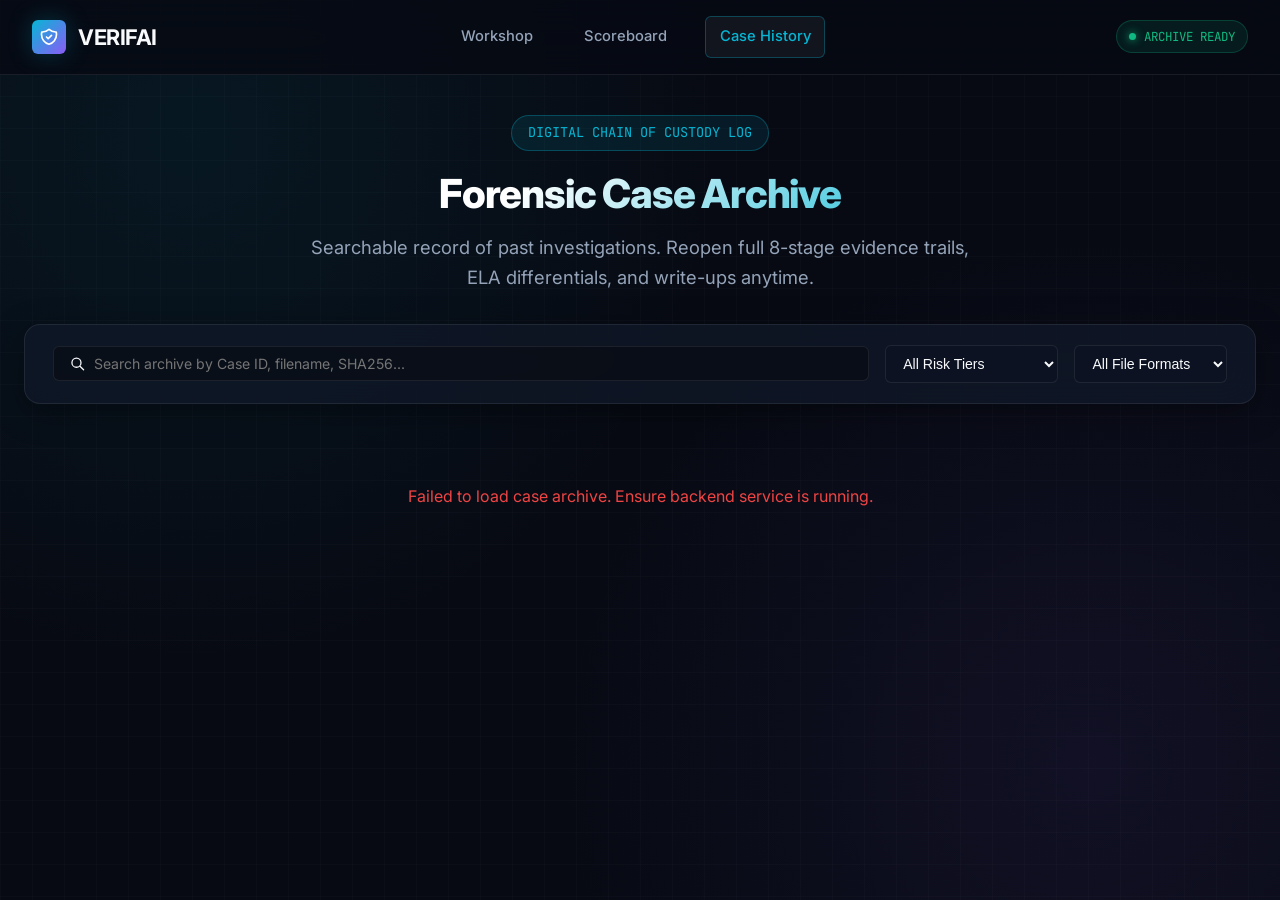
==== frontend/history.html @ 823762c8 "verifai implementation" ====
<!DOCTYPE html>
<html lang="en">
<head>
  <meta charset="UTF-8">
  <meta name="viewport" content="width=device-width, initial-scale=1.0">
  <title>VERIFAI | Forensic Case Archive & History</title>
  <link rel="stylesheet" href="/frontend/style.css">
  <style>
    .case-card-grid {
      display: grid;
      grid-template-columns: repeat(auto-fill, minmax(360px, 1fr));
      gap: 1.5rem;
    }
    .case-card {
      display: flex;
      flex-direction: column;
      justify-content: space-between;
      border: 1px solid var(--border-subtle);
      transition: var(--transition-fast);
      position: relative;
      overflow: hidden;
    }
    .case-card:hover {
      transform: translateY(-2px);
      border-color: rgba(6, 182, 212, 0.3);
      box-shadow: 0 10px 30px rgba(0,0,0,0.5);
    }
    .case-card-thumb {
      height: 180px;
      background: #000;
      border-radius: var(--radius-sm);
      margin-bottom: 1rem;
      display: flex;
      align-items: center;
      justify-content: center;
      overflow: hidden;
    }
    .case-card-thumb img {
      max-width: 100%;
      max-height: 100%;
      object-fit: contain;
    }
  </style>
</head>
<body>

  <!-- Navigation -->
  <nav class="navbar">
    <a href="/frontend/index.html" class="brand">
      <div class="brand-shield">
        <svg fill="none" stroke="currentColor" viewBox="0 0 24 24">
          <path stroke-linecap="round" stroke-linejoin="round" stroke-width="2" d="M9 12l2 2 4-4m5.618-4.016A11.955 11.955 0 0112 2.944a11.955 11.955 0 01-8.618 3.04A12.02 12.02 0 003 9c0 5.591 3.824 10.29 9 11.622 5.176-1.332 9-6.03 9-11.622 0-1.042-.133-2.052-.382-3.016z" />
        </svg>
      </div>
      <span>VERIFAI</span>
    </a>

    <ul class="nav-links">
      <li><a href="/frontend/workshop.html" class="nav-link">Workshop</a></li>
      <li><a href="/frontend/scoreboard.html" class="nav-link">Scoreboard</a></li>
      <li><a href="/frontend/history.html" class="nav-link active">Case History</a></li>
    </ul>

    <div class="status-pill">
      <div class="status-dot"></div>
      <span id="history-total-pill">ARCHIVE READY</span>
    </div>
  </nav>

  <main class="container">
    
    <!-- Header -->
    <header class="hero" style="margin-bottom: 2rem;">
      <div class="hero-badge">DIGITAL CHAIN OF CUSTODY LOG</div>
      <h1 class="hero-title" style="font-size: 2.5rem;">Forensic Case Archive</h1>
      <p class="hero-subtitle">
        Searchable record of past investigations. Reopen full 8-stage evidence trails, ELA differentials, and write-ups anytime.
      </p>
    </header>

    <!-- Filters Bar -->
    <div class="glass-panel" style="margin-bottom: 2rem; padding: 1.25rem 1.75rem;">
      <div style="display: flex; gap: 1rem; align-items: center; justify-content: space-between; flex-wrap: wrap;">
        
        <!-- Search Input -->
        <div style="display: flex; align-items: center; gap: 0.5rem; background: rgba(0,0,0,0.3); border: 1px solid var(--border-subtle); padding: 0.5rem 1rem; border-radius: var(--radius-sm); min-width: 320px; flex: 1;">
          <svg width="16" height="16" fill="none" stroke="currentColor" viewBox="0 0 24 24"><path stroke-linecap="round" stroke-linejoin="round" stroke-width="2" d="M21 21l-6-6m2-5a7 7 0 11-14 0 7 7 0 0114 0z"/></svg>
          <input type="text" id="history-search" placeholder="Search archive by Case ID, filename, SHA256..." style="background: transparent; border: none; outline: none; color: #fff; width: 100%; font-size: 0.88rem; font-family: var(--font-sans);">
        </div>

        <!-- Filter Tier Select -->
        <select id="filter-tier" style="background: rgba(13, 19, 34, 0.9); color: var(--text-primary); border: 1px solid var(--border-subtle); padding: 0.55rem 0.85rem; border-radius: var(--radius-sm); font-size: 0.88rem; outline: none;">
          <option value="ALL">All Risk Tiers</option>
          <option value="AUTHENTIC">Authentic (0-25)</option>
          <option value="SUSPICIOUS">Suspicious (26-65)</option>
          <option value="HIGH_RISK">High Risk (66-85)</option>
          <option value="FABRICATED">Fabricated (86-100)</option>
        </select>

        <!-- Filter Type Select -->
        <select id="filter-type" style="background: rgba(13, 19, 34, 0.9); color: var(--text-primary); border: 1px solid var(--border-subtle); padding: 0.55rem 0.85rem; border-radius: var(--radius-sm); font-size: 0.88rem; outline: none;">
          <option value="ALL">All File Formats</option>
          <option value="image">Images</option>
          <option value="pdf">PDF Documents</option>
        </select>

      </div>
    </div>

    <!-- Case Archive Cards Grid -->
    <div class="case-card-grid" id="history-grid">
      <div style="grid-column: 1 / -1; text-align: center; color: var(--text-muted); padding: 3rem;">
        Loading archive records...
      </div>
    </div>

  </main>

  <script src="/frontend/history.js"></script>
</body>
</html>
---- frontend/style.css ----
/* VERIFAI - Modern Cyber Forensics Design System */
@import url('https://fonts.googleapis.com/css2?family=Inter:wght@300;400;500;600;700&family=JetBrains+Mono:wght@400;500;700&display=swap');

:root {
  --bg-primary: #070a13;
  --bg-secondary: #0d1322;
  --bg-card: rgba(16, 24, 40, 0.75);
  --bg-card-hover: rgba(22, 34, 58, 0.85);
  --border-subtle: rgba(255, 255, 255, 0.08);
  --border-glow: rgba(6, 182, 212, 0.3);
  
  --text-primary: #f8fafc;
  --text-secondary: #94a3b8;
  --text-muted: #64748b;
  
  /* Cyber Accents */
  --accent-cyan: #06b6d4;
  --accent-blue: #3b82f6;
  --accent-purple: #8b5cf6;
  --accent-emerald: #10b981;
  --accent-amber: #f59e0b;
  --accent-red: #ef4444;
  --accent-crimson: #dc2626;

  --font-sans: 'Inter', -apple-system, BlinkMacSystemFont, sans-serif;
  --font-mono: 'JetBrains Mono', monospace;

  --radius-sm: 6px;
  --radius-md: 10px;
  --radius-lg: 16px;
  --radius-xl: 24px;

  --shadow-glow-cyan: 0 0 25px rgba(6, 182, 212, 0.25);
  --shadow-card: 0 8px 32px 0 rgba(0, 0, 0, 0.37);
  --transition-fast: 0.2s cubic-bezier(0.4, 0, 0.2, 1);
  --transition-smooth: 0.35s cubic-bezier(0.16, 1, 0.3, 1);
}

* {
  margin: 0;
  padding: 0;
  box-sizing: border-box;
}

body {
  background-color: var(--bg-primary);
  color: var(--text-primary);
  font-family: var(--font-sans);
  min-height: 100vh;
  line-height: 1.6;
  background-image: 
    radial-gradient(circle at 15% 15%, rgba(6, 182, 212, 0.08) 0%, transparent 40%),
    radial-gradient(circle at 85% 85%, rgba(139, 92, 246, 0.08) 0%, transparent 40%),
    linear-gradient(rgba(255, 255, 255, 0.015) 1px, transparent 1px),
    linear-gradient(90deg, rgba(255, 255, 255, 0.015) 1px, transparent 1px);
  background-size: 100% 100%, 100% 100%, 32px 32px, 32px 32px;
  overflow-x: hidden;
}

/* Custom Scrollbar */
::-webkit-scrollbar {
  width: 8px;
  height: 8px;
}
::-webkit-scrollbar-track {
  background: var(--bg-primary);
}
::-webkit-scrollbar-thumb {
  background: #1e293b;
  border-radius: 4px;
}
::-webkit-scrollbar-thumb:hover {
  background: var(--accent-cyan);
}

/* Navigation Bar */
.navbar {
  position: sticky;
  top: 0;
  z-index: 50;
  backdrop-filter: blur(20px);
  -webkit-backdrop-filter: blur(20px);
  background: rgba(7, 10, 19, 0.85);
  border-bottom: 1px solid var(--border-subtle);
  padding: 1rem 2rem;
  display: flex;
  align-items: center;
  justify-content: space-between;
}

.brand {
  display: flex;
  align-items: center;
  gap: 0.75rem;
  text-decoration: none;
  color: var(--text-primary);
  font-weight: 700;
  font-size: 1.35rem;
  letter-spacing: -0.02em;
}

.brand-shield {
  width: 34px;
  height: 34px;
  background: linear-gradient(135deg, var(--accent-cyan), var(--accent-purple));
  border-radius: var(--radius-sm);
  display: flex;
  align-items: center;
  justify-content: center;
  box-shadow: var(--shadow-glow-cyan);
}

.brand-shield svg {
  width: 20px;
  height: 20px;
  color: #fff;
}

.nav-links {
  display: flex;
  align-items: center;
  gap: 1.5rem;
  list-style: none;
}

.nav-link {
  text-decoration: none;
  color: var(--text-secondary);
  font-size: 0.92rem;
  font-weight: 500;
  padding: 0.5rem 0.85rem;
  border-radius: var(--radius-sm);
  transition: var(--transition-fast);
  display: flex;
  align-items: center;
  gap: 0.4rem;
}

.nav-link:hover, .nav-link.active {
  color: var(--text-primary);
  background: rgba(255, 255, 255, 0.05);
  border: 1px solid var(--border-subtle);
}

.nav-link.active {
  color: var(--accent-cyan);
  border-color: rgba(6, 182, 212, 0.3);
}

.status-pill {
  display: flex;
  align-items: center;
  gap: 0.5rem;
  padding: 0.35rem 0.75rem;
  background: rgba(16, 185, 129, 0.1);
  border: 1px solid rgba(16, 185, 129, 0.25);
  border-radius: 999px;
  font-size: 0.78rem;
  font-family: var(--font-mono);
  color: var(--accent-emerald);
}

.status-dot {
  width: 7px;
  height: 7px;
  background: var(--accent-emerald);
  border-radius: 50%;
  box-shadow: 0 0 8px var(--accent-emerald);
  animation: pulse-dot 2s infinite;
}

@keyframes pulse-dot {
  0%, 100% { opacity: 1; transform: scale(1); }
  50% { opacity: 0.4; transform: scale(0.85); }
}

/* Container */
.container {
  max-width: 1300px;
  margin: 0 auto;
  padding: 2.5rem 1.5rem;
}

/* Hero Section */
.hero {
  text-align: center;
  margin-bottom: 3.5rem;
}

.hero-badge {
  display: inline-flex;
  align-items: center;
  gap: 0.5rem;
  padding: 0.4rem 1rem;
  background: rgba(6, 182, 212, 0.1);
  border: 1px solid rgba(6, 182, 212, 0.3);
  border-radius: 999px;
  color: var(--accent-cyan);
  font-size: 0.85rem;
  font-family: var(--font-mono);
  margin-bottom: 1.25rem;
}

.hero-title {
  font-size: 3.25rem;
  font-weight: 800;
  letter-spacing: -0.03em;
  line-height: 1.15;
  margin-bottom: 1rem;
  background: linear-gradient(135deg, #ffffff 40%, var(--accent-cyan) 80%, var(--accent-purple) 100%);
  -webkit-background-clip: text;
  -webkit-text-fill-color: transparent;
}

.hero-subtitle {
  font-size: 1.15rem;
  color: var(--text-secondary);
  max-width: 680px;
  margin: 0 auto 2rem auto;
}

/* Glass Panels */
.glass-panel {
  background: var(--bg-card);
  backdrop-filter: blur(16px);
  -webkit-backdrop-filter: blur(16px);
  border: 1px solid var(--border-subtle);
  border-radius: var(--radius-lg);
  padding: 1.75rem;
  box-shadow: var(--shadow-card);
  transition: var(--transition-fast);
}

.glass-panel:hover {
  border-color: rgba(255, 255, 255, 0.12);
}

/* Upload Dropzone */
.dropzone-container {
  max-width: 800px;
  margin: 0 auto 3rem auto;
}

.dropzone {
  border: 2px dashed rgba(6, 182, 212, 0.35);
  border-radius: var(--radius-lg);
  padding: 3rem 2rem;
  text-align: center;
  cursor: pointer;
  background: rgba(13, 19, 34, 0.6);
  transition: var(--transition-smooth);
  position: relative;
  overflow: hidden;
}

.dropzone:hover, .dropzone.dragover {
  border-color: var(--accent-cyan);
  background: rgba(6, 182, 212, 0.05);
  box-shadow: var(--shadow-glow-cyan);
}

.dropzone-icon {
  width: 64px;
  height: 64px;
  margin: 0 auto 1.25rem auto;
  background: rgba(6, 182, 212, 0.1);
  border-radius: 50%;
  display: flex;
  align-items: center;
  justify-content: center;
  color: var(--accent-cyan);
}

.dropzone-title {
  font-size: 1.35rem;
  font-weight: 600;
  margin-bottom: 0.5rem;
}

.dropzone-sub {
  color: var(--text-secondary);
  font-size: 0.95rem;
  margin-bottom: 1.5rem;
}

.supported-chips {
  display: flex;
  align-items: center;
  justify-content: center;
  gap: 0.5rem;
  flex-wrap: wrap;
}

.chip {
  padding: 0.25rem 0.65rem;
  background: rgba(255, 255, 255, 0.04);
  border: 1px solid var(--border-subtle);
  border-radius: var(--radius-sm);
  font-size: 0.75rem;
  font-family: var(--font-mono);
  color: var(--text-muted);
}

.demo-buttons {
  display: flex;
  align-items: center;
  justify-content: center;
  gap: 0.75rem;
  margin-top: 1.5rem;
  flex-wrap: wrap;
}

.btn {
  padding: 0.65rem 1.25rem;
  border-radius: var(--radius-sm);
  font-size: 0.9rem;
  font-weight: 600;
  cursor: pointer;
  border: none;
  transition: var(--transition-fast);
  display: inline-flex;
  align-items: center;
  gap: 0.5rem;
  text-decoration: none;
}

.btn-primary {
  background: linear-gradient(135deg, var(--accent-cyan), var(--accent-blue));
  color: #fff;
  box-shadow: 0 4px 15px rgba(6, 182, 212, 0.35);
}

.btn-primary:hover {
  box-shadow: 0 6px 20px rgba(6, 182, 212, 0.55);
  transform: translateY(-1px);
}

.btn-outline {
  background: rgba(255, 255, 255, 0.04);
  color: var(--text-primary);
  border: 1px solid var(--border-subtle);
}

.btn-outline:hover {
  background: rgba(255, 255, 255, 0.08);
  border-color: rgba(255, 255, 255, 0.2);
}

.btn-sm {
  padding: 0.4rem 0.85rem;
  font-size: 0.8rem;
}

/* 8-Stage Progress Tracker */
.telemetry-pipeline {
  display: none;
  margin-bottom: 3rem;
}

.telemetry-header {
  display: flex;
  align-items: center;
  justify-content: space-between;
  margin-bottom: 1rem;
}

.telemetry-title {
  font-size: 1.1rem;
  font-weight: 600;
  display: flex;
  align-items: center;
  gap: 0.5rem;
  color: var(--accent-cyan);
}

.pipeline-grid {
  display: grid;
  grid-template-columns: repeat(8, 1fr);
  gap: 0.75rem;
}

@media (max-width: 992px) {
  .pipeline-grid {
    grid-template-columns: repeat(4, 1fr);
  }
}

@media (max-width: 576px) {
  .pipeline-grid {
    grid-template-columns: repeat(2, 1fr);
  }
}

.pipeline-node {
  background: rgba(13, 19, 34, 0.8);
  border: 1px solid var(--border-subtle);
  border-radius: var(--radius-sm);
  padding: 0.85rem 0.5rem;
  text-align: center;
  transition: var(--transition-fast);
  position: relative;
}

.pipeline-node.active {
  border-color: var(--accent-cyan);
  box-shadow: var(--shadow-glow-cyan);
  background: rgba(6, 182, 212, 0.1);
}

.pipeline-node.passed {
  border-color: var(--accent-emerald);
  background: rgba(16, 185, 129, 0.06);
}

.pipeline-node.warning {
  border-color: var(--accent-amber);
  background: rgba(245, 158, 11, 0.06);
}

.pipeline-node.critical {
  border-color: var(--accent-red);
  background: rgba(239, 68, 68, 0.08);
}

.node-number {
  font-size: 0.7rem;
  font-family: var(--font-mono);
  color: var(--text-muted);
  margin-bottom: 0.25rem;
}

.node-name {
  font-size: 0.78rem;
  font-weight: 600;
  line-height: 1.2;
}

.node-spinner {
  width: 12px;
  height: 12px;
  border: 2px solid var(--accent-cyan);
  border-top-color: transparent;
  border-radius: 50%;
  margin: 0.4rem auto 0 auto;
  animation: spin 0.8s linear infinite;
}

@keyframes spin {
  to { transform: rotate(360deg); }
}

/* Results Workspace Layout */
.workspace-results {
  display: none;
  animation: fadeIn 0.4s ease-out;
}

@keyframes fadeIn {
  from { opacity: 0; transform: translateY(12px); }
  to { opacity: 1; transform: translateY(0); }
}

.verdict-banner {
  display: flex;
  align-items: center;
  justify-content: space-between;
  padding: 1.75rem 2rem;
  border-radius: var(--radius-lg);
  margin-bottom: 2rem;
  background: linear-gradient(135deg, rgba(16, 24, 40, 0.95), rgba(13, 19, 34, 0.95));
  border: 1px solid var(--border-subtle);
  position: relative;
  overflow: hidden;
}

.verdict-banner::before {
  content: '';
  position: absolute;
  top: 0;
  left: 0;
  bottom: 0;
  width: 6px;
  background: var(--accent-cyan);
}

.verdict-meta {
  display: flex;
  flex-direction: column;
  gap: 0.4rem;
}

.case-pill {
  font-family: var(--font-mono);
  font-size: 0.82rem;
  color: var(--text-muted);
  display: flex;
  align-items: center;
  gap: 0.5rem;
}

.verdict-title {
  font-size: 1.85rem;
  font-weight: 800;
  letter-spacing: -0.02em;
}

.score-display-group {
  display: flex;
  align-items: center;
  gap: 2rem;
}

.score-gauge {
  position: relative;
  width: 105px;
  height: 105px;
  display: flex;
  align-items: center;
  justify-content: center;
}

.score-gauge svg {
  transform: rotate(-90deg);
  width: 100%;
  height: 100%;
}

.gauge-bg {
  fill: none;
  stroke: rgba(255, 255, 255, 0.08);
  stroke-width: 8;
}

.gauge-progress {
  fill: none;
  stroke: var(--accent-cyan);
  stroke-width: 8;
  stroke-linecap: round;
  transition: stroke-dashoffset 1s ease-in-out;
}

.score-value {
  position: absolute;
  text-align: center;
}

.score-num {
  font-size: 1.6rem;
  font-weight: 800;
  font-family: var(--font-mono);
  line-height: 1;
}

.score-label {
  font-size: 0.65rem;
  color: var(--text-muted);
  text-transform: uppercase;
  letter-spacing: 0.05em;
}

/* Split Columns */
.analysis-grid {
  display: grid;
  grid-template-columns: 1fr 1fr;
  gap: 2rem;
  margin-bottom: 2.5rem;
}

@media (max-width: 900px) {
  .analysis-grid {
    grid-template-columns: 1fr;
  }
}

/* Forensic Viewer */
.viewer-card {
  display: flex;
  flex-direction: column;
}

.viewer-tabs {
  display: flex;
  gap: 0.5rem;
  margin-bottom: 1rem;
  border-bottom: 1px solid var(--border-subtle);
  padding-bottom: 0.75rem;
}

.tab-btn {
  background: transparent;
  border: none;
  color: var(--text-secondary);
  font-size: 0.85rem;
  font-weight: 600;
  padding: 0.4rem 0.8rem;
  border-radius: var(--radius-sm);
  cursor: pointer;
  transition: var(--transition-fast);
}

.tab-btn.active {
  background: rgba(6, 182, 212, 0.15);
  color: var(--accent-cyan);
}

.viewer-stage {
  position: relative;
  background: #000;
  border-radius: var(--radius-md);
  border: 1px solid var(--border-subtle);
  overflow: hidden;
  min-height: 380px;
  display: flex;
  align-items: center;
  justify-content: center;
}

.viewer-img {
  max-width: 100%;
  max-height: 420px;
  object-fit: contain;
  display: block;
}

/* Interactive Split Slider */
.slider-container {
  position: relative;
  width: 100%;
  height: 100%;
  min-height: 380px;
  overflow: hidden;
  user-select: none;
}

.slider-img {
  position: absolute;
  top: 0;
  left: 0;
  width: 100%;
  height: 100%;
  object-fit: contain;
}

.slider-overlay {
  position: absolute;
  top: 0;
  left: 0;
  height: 100%;
  width: 50%;
  overflow: hidden;
  border-right: 2px solid var(--accent-cyan);
  box-shadow: 2px 0 12px rgba(6, 182, 212, 0.5);
}

.slider-overlay img {
  position: absolute;
  top: 0;
  left: 0;
  max-width: none;
  width: 100%;
  height: 100%;
  object-fit: contain;
}

.slider-handle {
  position: absolute;
  top: 50%;
  left: 50%;
  transform: translate(-50%, -50%);
  width: 36px;
  height: 36px;
  background: var(--accent-cyan);
  border: 2px solid #fff;
  border-radius: 50%;
  cursor: ew-resize;
  display: flex;
  align-items: center;
  justify-content: center;
  color: #000;
  box-shadow: 0 0 15px rgba(6, 182, 212, 0.8);
}

.slider-bar-input {
  width: 100%;
  margin-top: 1rem;
  accent-color: var(--accent-cyan);
}

/* Factor Breakdown Bars */
.factor-breakdown {
  display: flex;
  flex-direction: column;
  gap: 1rem;
}

.factor-item {
  display: flex;
  flex-direction: column;
  gap: 0.35rem;
}

.factor-meta {
  display: flex;
  justify-content: space-between;
  font-size: 0.85rem;
}

.factor-name {
  color: var(--text-secondary);
}

.factor-val {
  font-family: var(--font-mono);
  font-weight: 600;
}

.factor-bar-bg {
  height: 7px;
  background: rgba(255, 255, 255, 0.08);
  border-radius: 4px;
  overflow: hidden;
}

.factor-bar-fill {
  height: 100%;
  border-radius: 4px;
  background: linear-gradient(90deg, var(--accent-cyan), var(--accent-purple));
  transition: width 0.8s ease-out;
}

/* 8-Stage Accordion */
.trail-card {
  margin-bottom: 2.5rem;
}

.trail-item {
  background: rgba(13, 19, 34, 0.6);
  border: 1px solid var(--border-subtle);
  border-radius: var(--radius-sm);
  margin-bottom: 0.75rem;
  overflow: hidden;
  transition: var(--transition-fast);
}

.trail-header {
  padding: 1rem 1.25rem;
  display: flex;
  align-items: center;
  justify-content: space-between;
  cursor: pointer;
  user-select: none;
}

.trail-header:hover {
  background: rgba(255, 255, 255, 0.03);
}

.trail-title-group {
  display: flex;
  align-items: center;
  gap: 0.75rem;
}

.stage-badge {
  font-family: var(--font-mono);
  font-size: 0.75rem;
  padding: 0.2rem 0.5rem;
  border-radius: 4px;
  background: rgba(255, 255, 255, 0.06);
  color: var(--text-secondary);
}

.stage-status-pill {
  font-family: var(--font-mono);
  font-size: 0.75rem;
  padding: 0.2rem 0.6rem;
  border-radius: 999px;
  font-weight: 600;
}

.status-passed { background: rgba(16, 185, 129, 0.15); color: var(--accent-emerald); }
.status-warning { background: rgba(245, 158, 11, 0.15); color: var(--accent-amber); }
.status-critical { background: rgba(239, 68, 68, 0.15); color: var(--accent-red); }

.trail-body {
  padding: 1rem 1.25rem;
  background: rgba(7, 10, 19, 0.6);
  border-top: 1px solid var(--border-subtle);
  display: none;
}

.trail-body.open {
  display: block;
}

.trail-details-list {
  list-style: none;
  display: flex;
  flex-direction: column;
  gap: 0.4rem;
  font-size: 0.88rem;
  color: var(--text-secondary);
}

.trail-details-list li {
  display: flex;
  align-items: flex-start;
  gap: 0.5rem;
}

/* Writeup Box */
.writeup-container {
  background: #080d1a;
  border: 1px solid var(--border-subtle);
  border-radius: var(--radius-md);
  padding: 1.75rem;
  font-family: var(--font-mono);
  font-size: 0.88rem;
  color: #cbd5e1;
  white-space: pre-wrap;
  line-height: 1.7;
  max-height: 500px;
  overflow-y: auto;
}

/* Leaderboard Table */
.table-container {
  overflow-x: auto;
  border-radius: var(--radius-md);
  border: 1px solid var(--border-subtle);
}

.cyber-table {
  width: 100%;
  border-collapse: collapse;
  text-align: left;
}

.cyber-table th {
  background: rgba(13, 19, 34, 0.9);
  padding: 1rem 1.25rem;
  font-size: 0.82rem;
  color: var(--text-muted);
  text-transform: uppercase;
  letter-spacing: 0.05em;
  border-bottom: 1px solid var(--border-subtle);
}

.cyber-table td {
  padding: 1rem 1.25rem;
  border-bottom: 1px solid var(--border-subtle);
  font-size: 0.9rem;
}

.cyber-table tr:hover {
  background: rgba(255, 255, 255, 0.02);
}

/* KPI Cards */
.kpi-grid {
  display: grid;
  grid-template-columns: repeat(4, 1fr);
  gap: 1.25rem;
  margin-bottom: 2.5rem;
}

@media (max-width: 900px) {
  .kpi-grid {
    grid-template-columns: repeat(2, 1fr);
  }
}

.kpi-card {
  padding: 1.5rem;
  display: flex;
  flex-direction: column;
  gap: 0.5rem;
}

.kpi-label {
  font-size: 0.8rem;
  color: var(--text-muted);
  text-transform: uppercase;
  letter-spacing: 0.05em;
}

.kpi-value {
  font-size: 2.1rem;
  font-weight: 800;
  font-family: var(--font-mono);
  color: var(--text-primary);
}

/* Modal */
.modal-backdrop {
  position: fixed;
  top: 0;
  left: 0;
  right: 0;
  bottom: 0;
  background: rgba(0, 0, 0, 0.85);
  backdrop-filter: blur(8px);
  z-index: 100;
  display: none;
  align-items: center;
  justify-content: center;
  padding: 2rem;
}

.modal-content {
  background: var(--bg-secondary);
  border: 1px solid var(--border-glow);
  border-radius: var(--radius-lg);
  max-width: 900px;
  width: 100%;
  max-height: 88vh;
  overflow-y: auto;
  box-shadow: 0 20px 60px rgba(0, 0, 0, 0.8);
  padding: 2rem;
  position: relative;
}

.modal-close {
  position: absolute;
  top: 1.5rem;
  right: 1.5rem;
  background: transparent;
  border: none;
  color: var(--text-muted);
  font-size: 1.5rem;
  cursor: pointer;
  transition: var(--transition-fast);
}

.modal-close:hover {
  color: #fff;
}
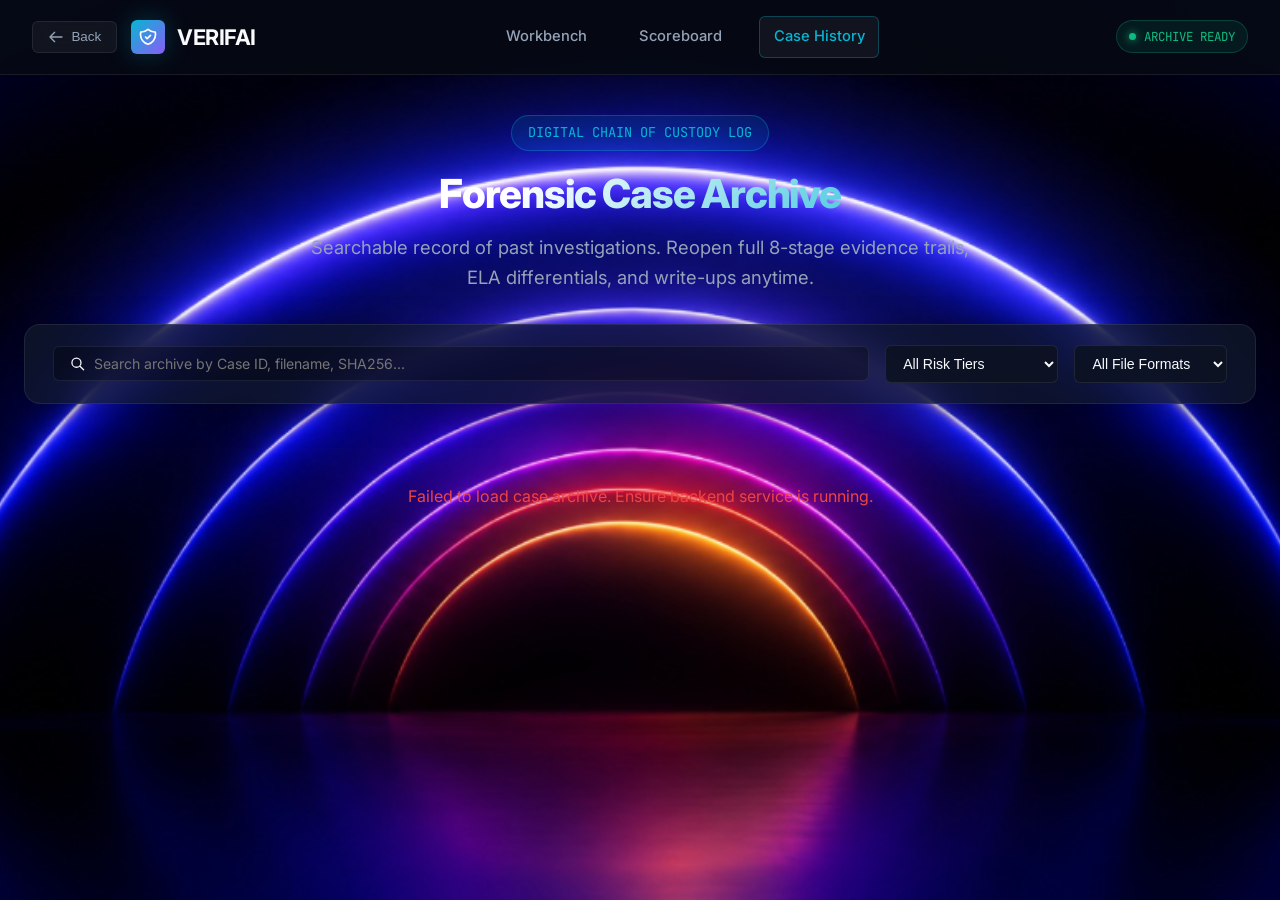
==== commit 373f56c8: "add new feature" ====
--- a/frontend/history.html
+++ b/frontend/history.html
@@ -4,7 +4,7 @@
   <meta charset="UTF-8">
   <meta name="viewport" content="width=device-width, initial-scale=1.0">
   <title>VERIFAI | Forensic Case Archive & History</title>
-  <link rel="stylesheet" href="/frontend/style.css">
+  <link rel="stylesheet" href="style.css">
   <style>
     .case-card-grid {
       display: grid;
@@ -46,19 +46,28 @@
 
   <!-- Navigation -->
   <nav class="navbar">
-    <a href="/frontend/index.html" class="brand">
-      <div class="brand-shield">
-        <svg fill="none" stroke="currentColor" viewBox="0 0 24 24">
-          <path stroke-linecap="round" stroke-linejoin="round" stroke-width="2" d="M9 12l2 2 4-4m5.618-4.016A11.955 11.955 0 0112 2.944a11.955 11.955 0 01-8.618 3.04A12.02 12.02 0 003 9c0 5.591 3.824 10.29 9 11.622 5.176-1.332 9-6.03 9-11.622 0-1.042-.133-2.052-.382-3.016z" />
+    <div style="display: flex; align-items: center; gap: 0.85rem;">
+      <button class="btn-nav-entry" onclick="navigateBack('index.html#app')" title="Go to previous page">
+        <svg width="16" height="16" fill="none" stroke="currentColor" viewBox="0 0 24 24">
+          <path stroke-linecap="round" stroke-linejoin="round" stroke-width="2" d="M10 19l-7-7m0 0l7-7m-7 7h18" />
         </svg>
-      </div>
-      <span>VERIFAI</span>
-    </a>
+        <span>Back</span>
+      </button>
+
+      <a href="index.html" class="brand">
+        <div class="brand-shield">
+          <svg fill="none" stroke="currentColor" viewBox="0 0 24 24">
+            <path stroke-linecap="round" stroke-linejoin="round" stroke-width="2" d="M9 12l2 2 4-4m5.618-4.016A11.955 11.955 0 0112 2.944a11.955 11.955 0 01-8.618 3.04A12.02 12.02 0 003 9c0 5.591 3.824 10.29 9 11.622 5.176-1.332 9-6.03 9-11.622 0-1.042-.133-2.052-.382-3.016z" />
+          </svg>
+        </div>
+        <span>VERIFAI</span>
+      </a>
+    </div>
 
     <ul class="nav-links">
-      <li><a href="/frontend/workshop.html" class="nav-link">Workshop</a></li>
-      <li><a href="/frontend/scoreboard.html" class="nav-link">Scoreboard</a></li>
-      <li><a href="/frontend/history.html" class="nav-link active">Case History</a></li>
+      <li><a href="index.html#app" class="nav-link">Workbench</a></li>
+      <li><a href="scoreboard.html" class="nav-link">Scoreboard</a></li>
+      <li><a href="history.html" class="nav-link active">Case History</a></li>
     </ul>
 
     <div class="status-pill">
@@ -116,6 +125,6 @@
 
   </main>
 
-  <script src="/frontend/history.js"></script>
+  <script src="history.js"></script>
 </body>
 </html>
--- a/frontend/style.css
+++ b/frontend/style.css
@@ -43,17 +43,16 @@
 }
 
 body {
-  background-color: var(--bg-primary);
+  background-color: #000000;
   color: var(--text-primary);
   font-family: var(--font-sans);
   min-height: 100vh;
   line-height: 1.6;
-  background-image: 
-    radial-gradient(circle at 15% 15%, rgba(6, 182, 212, 0.08) 0%, transparent 40%),
-    radial-gradient(circle at 85% 85%, rgba(139, 92, 246, 0.08) 0%, transparent 40%),
-    linear-gradient(rgba(255, 255, 255, 0.015) 1px, transparent 1px),
-    linear-gradient(90deg, rgba(255, 255, 255, 0.015) 1px, transparent 1px);
-  background-size: 100% 100%, 100% 100%, 32px 32px, 32px 32px;
+  background-image: url('background.png');
+  background-repeat: no-repeat;
+  background-position: center center;
+  background-size: cover;
+  background-attachment: fixed;
   overflow-x: hidden;
 }
 
@@ -248,6 +247,8 @@
   text-align: center;
   cursor: pointer;
   background: rgba(13, 19, 34, 0.6);
+  backdrop-filter: blur(16px);
+  -webkit-backdrop-filter: blur(16px);
   transition: var(--transition-smooth);
   position: relative;
   overflow: hidden;
@@ -935,3 +936,392 @@
 .modal-close:hover {
   color: #fff;
 }
+
+/* ==========================================================================
+   VIEW 1: MINIMAL CLEAN LANDING / ENTRY SCREEN
+   (Only Logo, Web Name, Enter Button & Neon Arch Background)
+   ========================================================================== */
+.view-landing {
+  position: fixed;
+  inset: 0;
+  width: 100vw;
+  height: 100vh;
+  height: 100dvh;
+  z-index: 999;
+  background-color: #000000;
+  background-image: url('background.png');
+  background-repeat: no-repeat;
+  background-position: center center;
+  background-size: cover;
+  background-attachment: fixed;
+  display: flex;
+  flex-direction: column;
+  justify-content: center;
+  align-items: center;
+  text-align: center;
+  padding: 2rem;
+  overflow: hidden;
+  transition: opacity 0.5s cubic-bezier(0.16, 1, 0.3, 1), transform 0.5s cubic-bezier(0.16, 1, 0.3, 1), visibility 0.5s;
+}
+
+.view-landing.hidden {
+  opacity: 0;
+  transform: scale(0.96) translateY(-20px);
+  pointer-events: none;
+  visibility: hidden;
+}
+
+.landing-container {
+  position: relative;
+  z-index: 10;
+  display: flex;
+  flex-direction: column;
+  align-items: center;
+  gap: 1.75rem;
+}
+
+.landing-shield-wrapper {
+  position: relative;
+  width: 100px;
+  height: 100px;
+  display: flex;
+  align-items: center;
+  justify-content: center;
+}
+
+.landing-shield-glow {
+  position: absolute;
+  inset: -14px;
+  background: radial-gradient(circle, rgba(6, 182, 212, 0.5) 0%, rgba(139, 92, 246, 0.25) 60%, transparent 70%);
+  border-radius: 50%;
+  filter: blur(16px);
+  animation: pulseGlowRing 3s ease-in-out infinite alternate;
+}
+
+@keyframes pulseGlowRing {
+  0% { transform: scale(0.92); opacity: 0.6; }
+  100% { transform: scale(1.1); opacity: 1; }
+}
+
+.landing-shield {
+  position: relative;
+  z-index: 2;
+  width: 84px;
+  height: 84px;
+  background: linear-gradient(135deg, #06b6d4, #3b82f6 50%, #8b5cf6);
+  border-radius: 22px;
+  display: flex;
+  align-items: center;
+  justify-content: center;
+  box-shadow: 0 12px 35px rgba(6, 182, 212, 0.45), inset 0 1px 0 rgba(255, 255, 255, 0.35);
+  transition: transform 0.4s cubic-bezier(0.16, 1, 0.3, 1);
+}
+
+.landing-shield svg {
+  width: 48px;
+  height: 48px;
+  color: #fff;
+  filter: drop-shadow(0 2px 8px rgba(0, 0, 0, 0.4));
+}
+
+.landing-title {
+  font-size: 4.25rem;
+  font-weight: 800;
+  letter-spacing: 0.05em;
+  line-height: 1;
+  background: linear-gradient(180deg, #ffffff 30%, #cbd5e1 75%, #94a3b8 100%);
+  -webkit-background-clip: text;
+  -webkit-text-fill-color: transparent;
+  text-shadow: 0 0 50px rgba(255, 255, 255, 0.2);
+}
+
+/* PROMINENT "ENTER" CTA BUTTON */
+.btn-enter-wrapper {
+  position: relative;
+  margin-top: 0.75rem;
+}
+
+.btn-enter-pulse-ring {
+  position: absolute;
+  inset: -10px;
+  border-radius: 9999px;
+  background: linear-gradient(135deg, rgba(6, 182, 212, 0.45), rgba(139, 92, 246, 0.45));
+  filter: blur(14px);
+  z-index: 1;
+  animation: enterPulseAnim 2.5s infinite;
+  pointer-events: none;
+}
+
+@keyframes enterPulseAnim {
+  0% { transform: scale(0.96); opacity: 0.5; }
+  50% { transform: scale(1.08); opacity: 0.9; filter: blur(18px); }
+  100% { transform: scale(0.96); opacity: 0.5; }
+}
+
+.btn-enter {
+  position: relative;
+  z-index: 2;
+  display: inline-flex;
+  align-items: center;
+  justify-content: center;
+  gap: 1.1rem;
+  padding: 1.35rem 4.75rem;
+  font-family: var(--font-mono);
+  font-size: 1.4rem;
+  font-weight: 800;
+  letter-spacing: 0.3em;
+  text-transform: uppercase;
+  color: #ffffff;
+  background: linear-gradient(135deg, #0891b2 0%, #06b6d4 35%, #6366f1 70%, #8b5cf6 100%);
+  border: 1px solid rgba(255, 255, 255, 0.28);
+  border-radius: 9999px;
+  cursor: pointer;
+  box-shadow: 
+    0 10px 35px rgba(6, 182, 212, 0.45),
+    0 0 65px rgba(99, 102, 241, 0.35),
+    inset 0 1px 0 rgba(255, 255, 255, 0.45);
+  transition: all 0.35s cubic-bezier(0.16, 1, 0.3, 1);
+  overflow: hidden;
+  text-decoration: none;
+}
+
+.btn-enter::before {
+  content: '';
+  position: absolute;
+  top: 0;
+  left: -100%;
+  width: 100%;
+  height: 100%;
+  background: linear-gradient(90deg, transparent, rgba(255, 255, 255, 0.35), transparent);
+  transition: 0.6s;
+}
+
+.btn-enter:hover {
+  transform: translateY(-3px) scale(1.04);
+  box-shadow: 
+    0 18px 50px rgba(6, 182, 212, 0.6),
+    0 0 85px rgba(139, 92, 246, 0.5),
+    inset 0 1px 0 rgba(255, 255, 255, 0.65);
+  border-color: rgba(255, 255, 255, 0.55);
+}
+
+.btn-enter:hover::before {
+  left: 100%;
+}
+
+.btn-enter:active {
+  transform: translateY(1px) scale(0.98);
+}
+
+.btn-enter-arrow {
+  display: inline-flex;
+  align-items: center;
+  transition: transform 0.3s cubic-bezier(0.16, 1, 0.3, 1);
+}
+
+.btn-enter:hover .btn-enter-arrow {
+  transform: translateX(6px);
+}
+
+/* ==========================================================================
+   VIEW 2: MAIN WORKBENCH INTERFACE STYLES
+   ========================================================================== */
+.view-main {
+  opacity: 1;
+  transform: translateY(0);
+  transition: opacity 0.45s cubic-bezier(0.16, 1, 0.3, 1), transform 0.45s cubic-bezier(0.16, 1, 0.3, 1);
+}
+
+.view-main.hidden {
+  display: none;
+  opacity: 0;
+  transform: translateY(20px);
+}
+
+.dynamic-hero-box {
+  background: rgba(10, 15, 30, 0.65);
+  backdrop-filter: blur(16px);
+  -webkit-backdrop-filter: blur(16px);
+  border: 1px solid var(--border-glow);
+  border-radius: var(--radius-xl);
+  padding: 2.75rem 2.5rem;
+  margin-top: 1.5rem;
+  margin-bottom: 2rem;
+  box-shadow: 0 15px 40px rgba(0, 0, 0, 0.4), inset 0 1px 0 rgba(255, 255, 255, 0.08);
+  position: relative;
+  overflow: hidden;
+}
+
+.dynamic-hero-box::after {
+  content: '';
+  position: absolute;
+  top: -50%;
+  right: -20%;
+  width: 350px;
+  height: 350px;
+  background: radial-gradient(circle, rgba(6, 182, 212, 0.1) 0%, transparent 70%);
+  pointer-events: none;
+}
+
+.hero-top-meta {
+  display: flex;
+  align-items: center;
+  justify-content: space-between;
+  margin-bottom: 1.25rem;
+  flex-wrap: wrap;
+  gap: 0.75rem;
+}
+
+.hero-tag {
+  display: inline-flex;
+  align-items: center;
+  gap: 0.4rem;
+  font-family: var(--font-mono);
+  font-size: 0.75rem;
+  color: var(--accent-cyan);
+  text-transform: uppercase;
+  letter-spacing: 0.1em;
+}
+
+.btn-shuffle {
+  display: inline-flex;
+  align-items: center;
+  gap: 0.5rem;
+  background: rgba(255, 255, 255, 0.04);
+  border: 1px solid var(--border-subtle);
+  color: var(--text-secondary);
+  padding: 0.4rem 0.85rem;
+  border-radius: 9999px;
+  font-size: 0.78rem;
+  font-family: var(--font-mono);
+  cursor: pointer;
+  transition: var(--transition-fast);
+}
+
+.btn-shuffle:hover {
+  background: rgba(6, 182, 212, 0.1);
+  border-color: rgba(6, 182, 212, 0.3);
+  color: var(--accent-cyan);
+}
+
+.btn-shuffle.rotating svg {
+  animation: spinQuarter 0.4s cubic-bezier(0.16, 1, 0.3, 1);
+}
+
+@keyframes spinQuarter {
+  0% { transform: rotate(0deg); }
+  100% { transform: rotate(180deg); }
+}
+
+.dynamic-headline-text {
+  font-size: 2.35rem;
+  font-weight: 700;
+  line-height: 1.25;
+  color: var(--text-primary);
+  margin-bottom: 0.75rem;
+  letter-spacing: -0.02em;
+  transition: opacity 0.3s ease, transform 0.3s ease;
+}
+
+.dynamic-subtext {
+  font-size: 1.12rem;
+  color: var(--text-secondary);
+  line-height: 1.6;
+  max-width: 780px;
+  transition: opacity 0.3s ease, transform 0.3s ease;
+}
+
+.file-preview-card {
+  display: none;
+  align-items: center;
+  justify-content: space-between;
+  background: rgba(6, 182, 212, 0.08);
+  border: 1px solid rgba(6, 182, 212, 0.35);
+  border-radius: var(--radius-md);
+  padding: 1rem 1.25rem;
+  margin: 1.25rem 0;
+  width: 100%;
+  max-width: 580px;
+  box-shadow: 0 4px 16px rgba(0, 0, 0, 0.2);
+}
+
+.file-preview-info {
+  display: flex;
+  align-items: center;
+  gap: 0.85rem;
+  text-align: left;
+  overflow: hidden;
+}
+
+.file-preview-icon {
+  width: 42px;
+  height: 42px;
+  background: rgba(6, 182, 212, 0.2);
+  border-radius: var(--radius-sm);
+  display: flex;
+  align-items: center;
+  justify-content: center;
+  color: var(--accent-cyan);
+  flex-shrink: 0;
+}
+
+.file-preview-name {
+  font-weight: 600;
+  font-size: 0.95rem;
+  color: #fff;
+  white-space: nowrap;
+  overflow: hidden;
+  text-overflow: ellipsis;
+  max-width: 280px;
+}
+
+.file-preview-meta {
+  font-size: 0.78rem;
+  color: var(--text-muted);
+  font-family: var(--font-mono);
+}
+
+.file-preview-actions {
+  display: flex;
+  align-items: center;
+  gap: 0.5rem;
+}
+
+.btn-nav-entry {
+  display: inline-flex;
+  align-items: center;
+  gap: 0.45rem;
+  background: rgba(255, 255, 255, 0.05);
+  border: 1px solid var(--border-subtle);
+  color: var(--text-secondary);
+  padding: 0.45rem 0.95rem;
+  border-radius: var(--radius-sm);
+  font-size: 0.84rem;
+  font-weight: 500;
+  text-decoration: none;
+  cursor: pointer;
+  backdrop-filter: blur(10px);
+  -webkit-backdrop-filter: blur(10px);
+  transition: all var(--transition-fast);
+  user-select: none;
+}
+
+.btn-nav-entry svg {
+  transition: transform 0.2s ease;
+}
+
+.btn-nav-entry:hover {
+  background: rgba(6, 182, 212, 0.15);
+  border-color: rgba(6, 182, 212, 0.45);
+  color: var(--accent-cyan);
+  box-shadow: 0 0 15px rgba(6, 182, 212, 0.25);
+}
+
+.btn-nav-entry:hover svg {
+  transform: translateX(-3px);
+}
+
+.btn-nav-entry:active {
+  transform: scale(0.97);
+}
+
